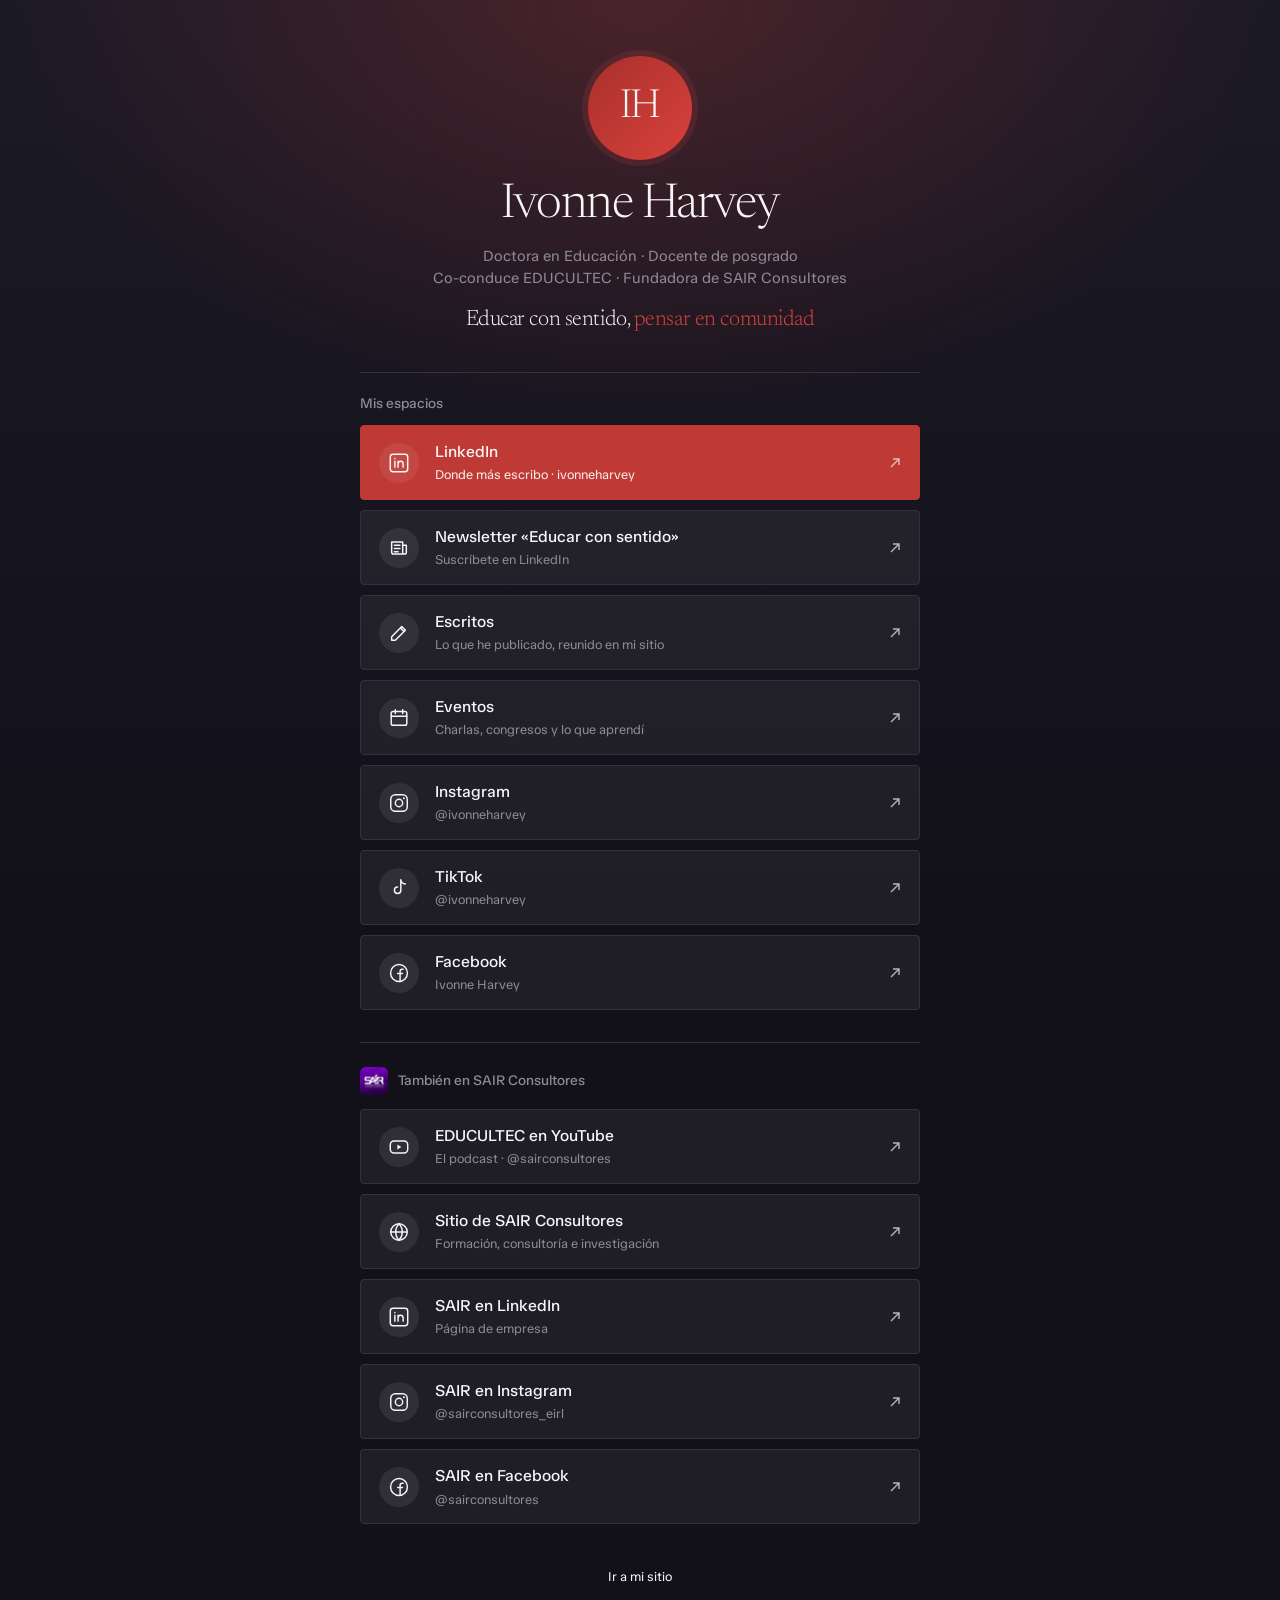
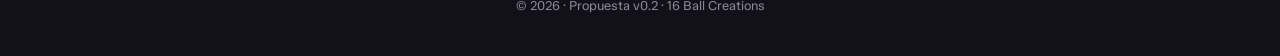
==== enlaces/index.html @ 004aff75 "Paleta nueva, vitrina de escritos, eventos y página de enlaces - Paleta tinta, gris, salmón, niebla " ====
<!doctype html>
<html lang="es">
<head>
<meta charset="utf-8">
<meta name="viewport" content="width=device-width, initial-scale=1">
<title>Enlaces · Ivonne Harvey</title>
<meta name="robots" content="noindex, nofollow">
<meta name="description" content="Todos los espacios de Ivonne Harvey en un solo lugar: LinkedIn, newsletter, redes y SAIR Consultores.">
<link rel="preconnect" href="https://fonts.googleapis.com">
<link rel="preconnect" href="https://fonts.gstatic.com" crossorigin>
<link rel="stylesheet" href="../assets/css/marca.css">
<link rel="stylesheet" href="enlaces.css">
<link rel="icon" href="data:image/svg+xml,%3Csvg xmlns='http://www.w3.org/2000/svg' viewBox='0 0 64 64'%3E%3Crect width='64' height='64' rx='8' fill='%231C1A26'/%3E%3Ctext x='32' y='43' text-anchor='middle' font-family='Georgia,serif' font-size='30' fill='%23FAFAF9'%3EIH%3C/text%3E%3C/svg%3E">
</head>
<body class="oscuro">
<svg width="0" height="0" style="position:absolute" aria-hidden="true">
  <symbol id="diag" viewBox="0 0 12 12"><path d="M2 10 10 2M4 2h6v6" fill="none" stroke="currentColor" stroke-width="1.4"/></symbol>
</svg>
<main class="tarjetero">
  <header class="perfil">
    <div class="avatar" aria-hidden="true"><span class="serif">IH</span></div>
    <h1 class="serif">Ivonne Harvey</h1>
    <p class="bio">Doctora en Educación · Docente de posgrado<br>Co-conduce EDUCULTEC · Fundadora de SAIR Consultores</p>
    <p class="lema serif">Educar con sentido, <span class="acento">pensar en comunidad</span></p>
  </header>

  <section aria-labelledby="t-ivonne">
    <h2 class="grupo" id="t-ivonne">Mis espacios</h2>
    <ul class="enlaces">
      <li><a class="enlace principal" href="https://www.linkedin.com/in/ivonneharvey/" target="_blank" rel="noopener"><span class="en-ico"><svg viewBox="0 0 24 24" aria-hidden="true"><rect x="2.5" y="2.5" width="19" height="19" rx="3" fill="none" stroke="currentColor" stroke-width="1.6"/><path d="M7.5 10v6.5M7.5 7.2v.1M11 16.5V10m0 3.2c0-1.9 1.2-3.2 2.8-3.2s2.7 1.1 2.7 3v3.5" fill="none" stroke="currentColor" stroke-width="1.6" stroke-linecap="round"/></svg></span><span class="en-txt"><b>LinkedIn</b><small>Donde más escribo · ivonneharvey</small></span><svg class="en-fl" aria-hidden="true"><use href="#diag"/></svg></a></li>
      <li><a class="enlace" href="https://www.linkedin.com/pulse/educaci%C3%B3n-derechos-humanos-y-migraci%C3%B3n-para-pensar-en-harvey-l--qb66f/" target="_blank" rel="noopener"><span class="en-ico"><svg viewBox="0 0 24 24" aria-hidden="true"><path d="M4 5.5h12v13H6a2 2 0 0 1-2-2zM16 9h4v7.5a2 2 0 0 1-2 2h-2M7 9h6M7 12.5h6M7 16h4" fill="none" stroke="currentColor" stroke-width="1.6" stroke-linecap="round" stroke-linejoin="round"/></svg></span><span class="en-txt"><b>Newsletter «Educar con sentido»</b><small>Suscríbete en LinkedIn</small></span><svg class="en-fl" aria-hidden="true"><use href="#diag"/></svg></a></li>
      <li><a class="enlace" href="../escritos/"><span class="en-ico"><svg viewBox="0 0 24 24" aria-hidden="true"><path d="M4 20h4L19 9l-4-4L4 16zM13.5 6.5l4 4" fill="none" stroke="currentColor" stroke-width="1.6" stroke-linejoin="round"/></svg></span><span class="en-txt"><b>Escritos</b><small>Lo que he publicado, reunido en mi sitio</small></span><svg class="en-fl" aria-hidden="true"><use href="#diag"/></svg></a></li>
      <li><a class="enlace" href="../eventos/"><span class="en-ico"><svg viewBox="0 0 24 24" aria-hidden="true"><rect x="3.5" y="5" width="17" height="15" rx="2" fill="none" stroke="currentColor" stroke-width="1.6"/><path d="M3.5 10h17M8 3v4M16 3v4" fill="none" stroke="currentColor" stroke-width="1.6" stroke-linecap="round"/></svg></span><span class="en-txt"><b>Eventos</b><small>Charlas, congresos y lo que aprendí</small></span><svg class="en-fl" aria-hidden="true"><use href="#diag"/></svg></a></li>
      <li><a class="enlace" href="https://www.instagram.com/ivonneharvey/" target="_blank" rel="noopener"><span class="en-ico"><svg viewBox="0 0 24 24" aria-hidden="true"><rect x="3" y="3" width="18" height="18" rx="5" fill="none" stroke="currentColor" stroke-width="1.6"/><circle cx="12" cy="12" r="4" fill="none" stroke="currentColor" stroke-width="1.6"/><circle cx="17.3" cy="6.7" r="1.1" fill="currentColor"/></svg></span><span class="en-txt"><b>Instagram</b><small>@ivonneharvey</small></span><svg class="en-fl" aria-hidden="true"><use href="#diag"/></svg></a></li>
      <li><a class="enlace" href="https://www.tiktok.com/@ivonneharvey" target="_blank" rel="noopener"><span class="en-ico"><svg viewBox="0 0 24 24" aria-hidden="true"><path d="M14 3v11.5a3.5 3.5 0 1 1-3.5-3.5M14 3c.4 2.6 2.2 4.4 5 4.6" fill="none" stroke="currentColor" stroke-width="1.6" stroke-linecap="round" stroke-linejoin="round"/></svg></span><span class="en-txt"><b>TikTok</b><small>@ivonneharvey</small></span><svg class="en-fl" aria-hidden="true"><use href="#diag"/></svg></a></li>
      <li><a class="enlace" href="https://www.facebook.com/ivonne.harvey" target="_blank" rel="noopener"><span class="en-ico"><svg viewBox="0 0 24 24" aria-hidden="true"><circle cx="12" cy="12" r="9.2" fill="none" stroke="currentColor" stroke-width="1.6"/><path d="M13.2 21v-8.4M10.6 12.6h5.2M13.2 12.6V10c0-1.4.8-2.2 2.2-2.2h1.1" fill="none" stroke="currentColor" stroke-width="1.6" stroke-linecap="round"/></svg></span><span class="en-txt"><b>Facebook</b><small>Ivonne Harvey</small></span><svg class="en-fl" aria-hidden="true"><use href="#diag"/></svg></a></li>
    </ul>
  </section>

  <section aria-labelledby="t-sair" class="sair">
    <h2 class="grupo" id="t-sair"><img src="../assets/img/educultec-sair.jpg" alt="" width="28" height="28">También en SAIR Consultores</h2>
    <ul class="enlaces">
      <li><a class="enlace" href="https://www.youtube.com/@sairconsultores" target="_blank" rel="noopener"><span class="en-ico"><svg viewBox="0 0 24 24" aria-hidden="true"><rect x="2.5" y="5.5" width="19" height="13" rx="4" fill="none" stroke="currentColor" stroke-width="1.6"/><path d="M10.2 9.4v5.2l4.4-2.6z" fill="currentColor"/></svg></span><span class="en-txt"><b>EDUCULTEC en YouTube</b><small>El podcast · @sairconsultores</small></span><svg class="en-fl" aria-hidden="true"><use href="#diag"/></svg></a></li>
      <li><a class="enlace" href="https://16ballcreations.github.io/sair-consultores/" target="_blank" rel="noopener"><span class="en-ico"><svg viewBox="0 0 24 24" aria-hidden="true"><circle cx="12" cy="12" r="9" fill="none" stroke="currentColor" stroke-width="1.6"/><path d="M3 12h18M12 3c2.5 2.6 3.6 5.6 3.6 9s-1.1 6.4-3.6 9c-2.5-2.6-3.6-5.6-3.6-9S9.5 5.6 12 3z" fill="none" stroke="currentColor" stroke-width="1.6"/></svg></span><span class="en-txt"><b>Sitio de SAIR Consultores</b><small>Formación, consultoría e investigación</small></span><svg class="en-fl" aria-hidden="true"><use href="#diag"/></svg></a></li>
      <li><a class="enlace" href="https://www.linkedin.com/company/sair-consultores/" target="_blank" rel="noopener"><span class="en-ico"><svg viewBox="0 0 24 24" aria-hidden="true"><rect x="2.5" y="2.5" width="19" height="19" rx="3" fill="none" stroke="currentColor" stroke-width="1.6"/><path d="M7.5 10v6.5M7.5 7.2v.1M11 16.5V10m0 3.2c0-1.9 1.2-3.2 2.8-3.2s2.7 1.1 2.7 3v3.5" fill="none" stroke="currentColor" stroke-width="1.6" stroke-linecap="round"/></svg></span><span class="en-txt"><b>SAIR en LinkedIn</b><small>Página de empresa</small></span><svg class="en-fl" aria-hidden="true"><use href="#diag"/></svg></a></li>
      <li><a class="enlace" href="https://www.instagram.com/sairconsultores_eirl/" target="_blank" rel="noopener"><span class="en-ico"><svg viewBox="0 0 24 24" aria-hidden="true"><rect x="3" y="3" width="18" height="18" rx="5" fill="none" stroke="currentColor" stroke-width="1.6"/><circle cx="12" cy="12" r="4" fill="none" stroke="currentColor" stroke-width="1.6"/><circle cx="17.3" cy="6.7" r="1.1" fill="currentColor"/></svg></span><span class="en-txt"><b>SAIR en Instagram</b><small>@sairconsultores_eirl</small></span><svg class="en-fl" aria-hidden="true"><use href="#diag"/></svg></a></li>
      <li><a class="enlace" href="https://www.facebook.com/sairconsultores" target="_blank" rel="noopener"><span class="en-ico"><svg viewBox="0 0 24 24" aria-hidden="true"><circle cx="12" cy="12" r="9.2" fill="none" stroke="currentColor" stroke-width="1.6"/><path d="M13.2 21v-8.4M10.6 12.6h5.2M13.2 12.6V10c0-1.4.8-2.2 2.2-2.2h1.1" fill="none" stroke="currentColor" stroke-width="1.6" stroke-linecap="round"/></svg></span><span class="en-txt"><b>SAIR en Facebook</b><small>@sairconsultores</small></span><svg class="en-fl" aria-hidden="true"><use href="#diag"/></svg></a></li>
    </ul>
  </section>

  <footer class="pie-enl">
    <a class="volver" href="../">Ir a mi sitio</a>
    <p>© 2026 · Propuesta v0.2 · 16 Ball Creations</p>
  </footer>
</main>
</body>
</html>
---- assets/css/marca.css ----
/* =====================================================================
   Ivonne Harvey · sistema de marca personal (v0.2, propuesta)
   Fuente única de colores, tipografía y medidas. Editorial y sobria:
   grises con un matiz violeta y el salmón como acento principal. El azul
   queda para resaltar (eventos próximos, datos puntuales), nunca de fondo.
   ===================================================================== */
@import url("https://fonts.googleapis.com/css2?family=Newsreader:ital,opsz,wght@0,6..72,300;0,6..72,400;1,6..72,300&family=TASA+Orbiter:wght@400;500&display=swap");

:root{
  /* paleta base (los cinco colores de la marca) */
  --ih-tinta:#1C1A26;        /* fondos oscuros y texto principal */
  --ih-gris:#8C8A94;         /* gris de marca: texto secundario sobre tinta (5,0 : 1), líneas, títulos grandes en claro (3,1 : 1) */
  --ih-salmon:#D9413C;       /* el acento: láminas, detalles, titulares grandes sobre tinta (3,9 : 1, solo 24 px o más) */
  --ih-niebla:#EDEAEB;       /* bandas y tarjetas */
  --ih-azul:#3D81CE;         /* resaltar: eventos próximos, etiquetas puntuales (no para texto chico) */

  /* derivados para cumplir contraste */
  --ih-papel:#F7F5F6;        /* fondo de página (niebla aclarada) */
  --ih-blanco:#FFFFFF;
  --ih-texto-2:#5E5C66;      /* texto secundario chico sobre claro (6,0 : 1 en papel, 5,5 en niebla) */
  --ih-cuerpo:#3A3844;       /* párrafos sobre claro */
  --ih-gris-banda:#78767F;   /* segunda línea de títulos sobre niebla (3,7 : 1, solo 24 px o más) */
  --ih-salmon-osc:#BF3A34;   /* botones con texto blanco (5,4 : 1), enlaces y texto chico en salmón (5,0 : 1) */
  --ih-azul-osc:#2F6DB5;     /* texto chico en azul sobre claro (4,9 : 1) */
  --ih-linea:#DCD8DB;
  --ih-linea-osc:#34313F;
  --ih-tinta-2:#121019;      /* fondo más hondo para la portada y paneles */

  /* tipografía */
  --ih-serif:"Newsreader", Georgia, "Times New Roman", serif;
  --ih-sans:"TASA Orbiter", system-ui, -apple-system, "Segoe UI", sans-serif;
  --t-display:clamp(48px, 7vw, 92px);
  --t-h2:clamp(36px, 4.6vw, 64px);
  --t-h3:clamp(24px, 2.4vw, 32px);
  --t-lead:clamp(24px, 2.6vw, 36px);
  --t-cuerpo:17px;
  --t-chico:14px;

  /* medidas */
  --ancho:1360px;
  --margen:clamp(20px, 3vw, 40px);
  --r:4px;
}

*,*::before,*::after{box-sizing:border-box}
html{scroll-behavior:smooth}
@media (prefers-reduced-motion:reduce){html{scroll-behavior:auto}}
body{margin:0;background:var(--ih-papel);color:var(--ih-tinta);font:400 var(--t-cuerpo)/1.45 var(--ih-sans);-webkit-font-smoothing:antialiased}
img{max-width:100%;display:block}
a{color:inherit}
:focus-visible{outline:2px solid var(--ih-salmon);outline-offset:3px}

/* títulos en serif ligera; la segunda parte, en gris (o en salmón sobre tinta) */
.serif{font-family:var(--ih-serif);font-weight:300;letter-spacing:-.03em;line-height:1.1}
.tenue{color:var(--ih-gris)}
.niebla .tenue{color:var(--ih-gris-banda)}
.oscuro .tenue{color:var(--ih-gris)}
.acento{color:var(--ih-salmon)}

/* botones: rectángulo apenas redondeado, flecha diagonal */
.btn{display:inline-flex;align-items:center;gap:10px;font:500 14px/1 var(--ih-sans);padding:15px 16px;border-radius:var(--r);text-decoration:none;border:1px solid transparent;transition:background .2s,color .2s;cursor:pointer}
.btn svg{width:12px;height:12px}
.btn-tinta{background:var(--ih-tinta);color:var(--ih-papel)}
.btn-tinta:hover{background:var(--ih-salmon-osc)}
.btn-salmon{background:var(--ih-salmon-osc);color:var(--ih-blanco)}
.btn-salmon:hover{background:var(--ih-tinta)}
.btn-papel{background:var(--ih-papel);color:var(--ih-tinta)}
.btn-papel:hover{background:var(--ih-niebla)}
---- enlaces/enlaces.css ----
/* Ivonne Harvey · enlaces (reemplaza al Linktree). Una columna, pensada para abrirse desde el móvil. */
html{background:var(--ih-tinta-2)}
body{min-height:100svh;background:
  radial-gradient(70% 600px at 50% 0%, rgba(217,65,60,.24), transparent 70%),
  linear-gradient(180deg, var(--ih-tinta) 0%, var(--ih-tinta-2) 900px) no-repeat,var(--ih-tinta-2);color:var(--ih-papel)}
.tarjetero{width:min(100% - 32px, 560px);margin:0 auto;padding:56px 0 40px}
.perfil{text-align:center;margin-bottom:40px}
.avatar{width:104px;height:104px;margin:0 auto 20px;border-radius:50%;display:grid;place-items:center;background:linear-gradient(135deg,#A9302B,var(--ih-salmon));box-shadow:0 0 0 6px rgba(217,65,60,.15)}
.avatar span{font-size:40px;letter-spacing:-.04em;color:var(--ih-papel)}
.perfil h1{font-size:clamp(36px,8vw,48px);margin:0 0 12px}
.bio{font-size:15px;line-height:1.5;color:var(--ih-gris);margin:0 0 18px}
.lema{font-size:22px;margin:0;letter-spacing:-.02em}
.grupo{display:flex;align-items:center;gap:10px;font:500 14px/1 var(--ih-sans);color:var(--ih-gris);margin:0 0 14px;padding-top:24px;border-top:1px solid var(--ih-linea-osc)}
.grupo img{width:28px;height:28px;border-radius:6px}
.enlaces{list-style:none;margin:0 0 32px;padding:0;display:flex;flex-direction:column;gap:10px}
.enlace{display:flex;align-items:center;gap:16px;padding:14px 18px;border-radius:var(--r);background:rgba(237,234,235,.06);border:1px solid var(--ih-linea-osc);text-decoration:none;transition:background .2s,border-color .2s,transform .2s}
.enlace:hover{background:rgba(237,234,235,.11);border-color:var(--ih-gris);transform:translateY(-1px)}
.enlace.principal{background:var(--ih-salmon-osc);border-color:var(--ih-salmon-osc)}
.enlace.principal:hover{background:#A9302B}
.enlace.principal small{color:rgba(255,255,255,.9)}
.en-ico{flex:none;width:40px;height:40px;display:grid;place-items:center;border-radius:50%;background:rgba(237,234,235,.08)}
.en-ico svg{width:22px;height:22px}
.en-txt{flex:1;display:flex;flex-direction:column;gap:3px;min-width:0}
.en-txt b{font-weight:500;font-size:16px}
.en-txt small{font-size:13px;color:var(--ih-gris)}
.en-fl{width:12px;height:12px;flex:none;opacity:.7}
.sair .enlace:hover{border-color:#8A4FD0}
.pie-enl{text-align:center;font-size:13px;color:var(--ih-gris);padding-top:12px}
.volver{text-decoration:none;color:var(--ih-papel)}
.volver:hover{color:var(--ih-salmon)}
.pie-enl p{margin:10px 0 0}
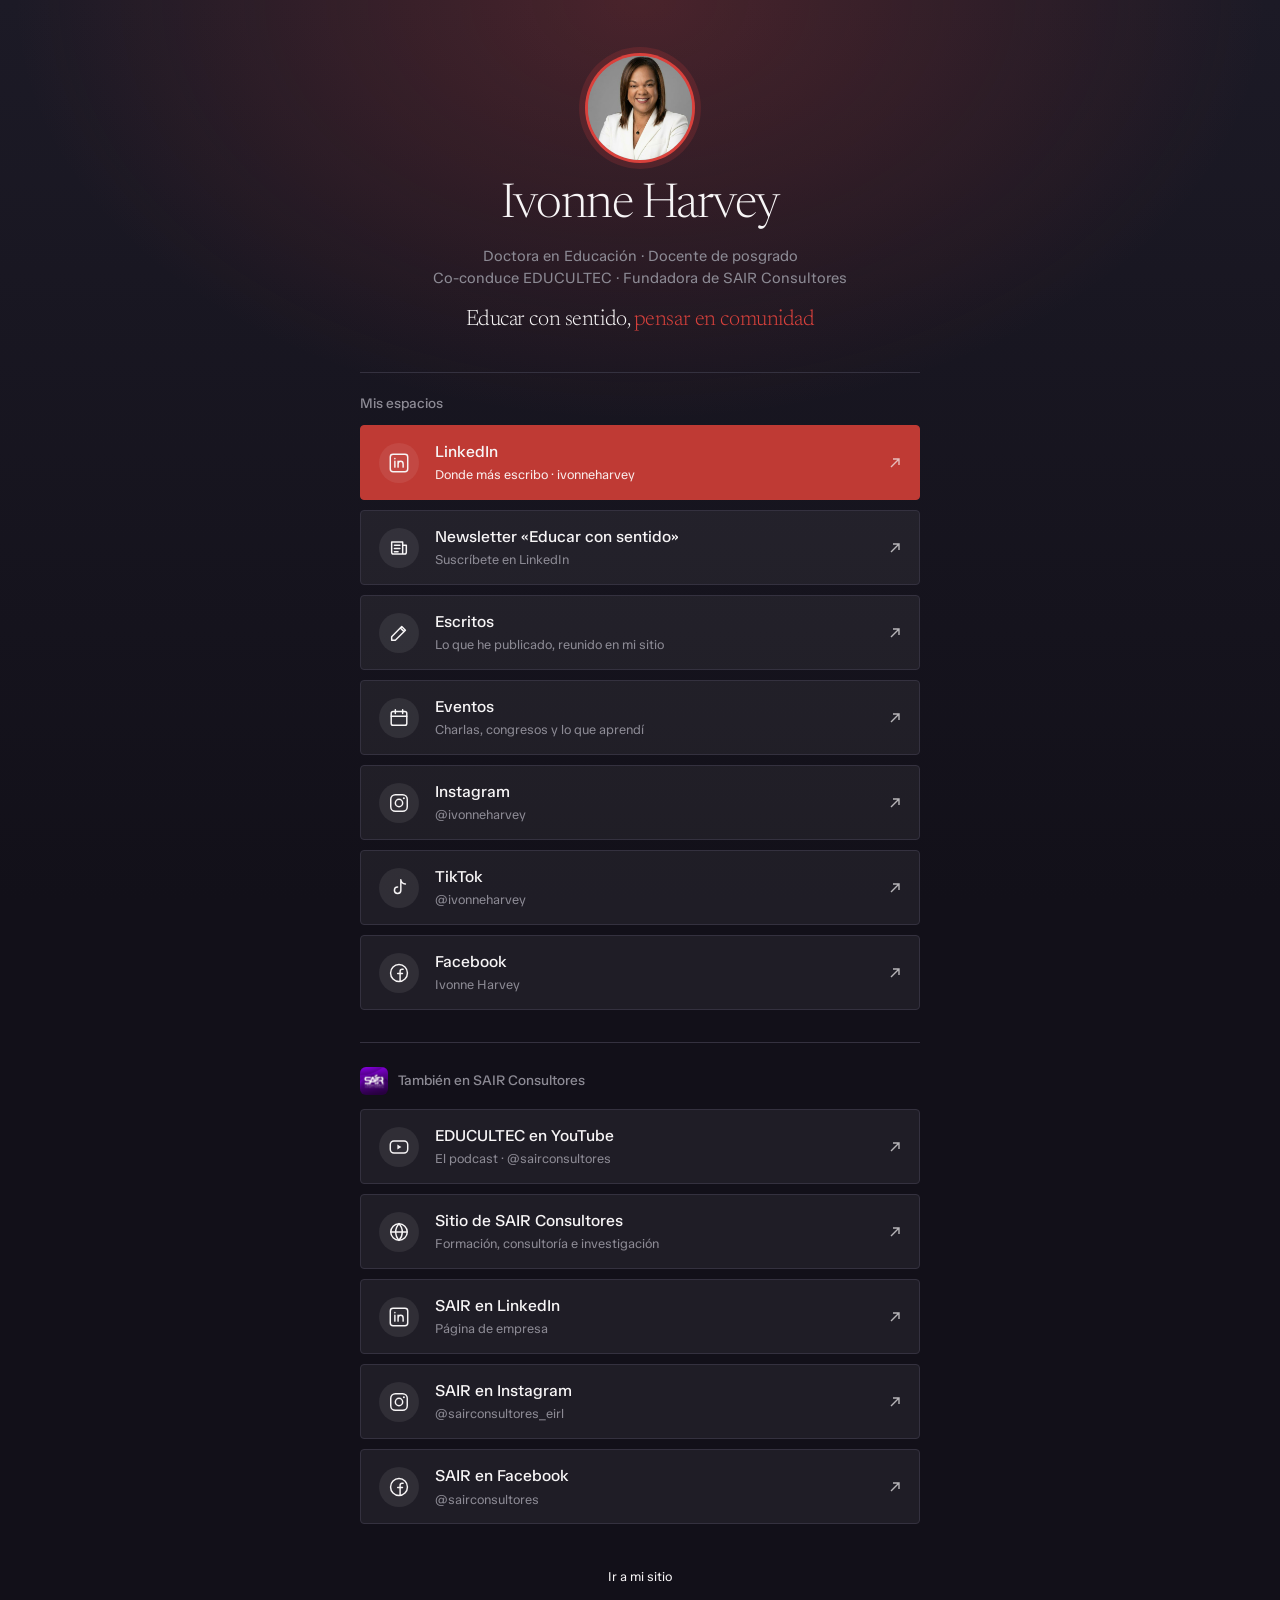
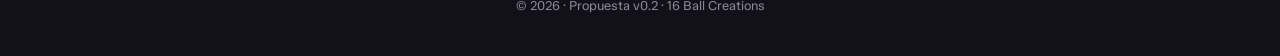
==== commit 16c9e8df: "Retrato de Ivonne en la portada y en enlaces El fondo del retrato de estudio (#8B8B8B) se usa como p" ====
--- a/enlaces/index.html
+++ b/enlaces/index.html
@@ -8,8 +8,8 @@
 <meta name="description" content="Todos los espacios de Ivonne Harvey en un solo lugar: LinkedIn, newsletter, redes y SAIR Consultores.">
 <link rel="preconnect" href="https://fonts.googleapis.com">
 <link rel="preconnect" href="https://fonts.gstatic.com" crossorigin>
-<link rel="stylesheet" href="../assets/css/marca.css">
-<link rel="stylesheet" href="enlaces.css">
+<link rel="stylesheet" href="../assets/css/marca.css?v=0.2.2">
+<link rel="stylesheet" href="enlaces.css?v=0.2.2">
 <link rel="icon" href="data:image/svg+xml,%3Csvg xmlns='http://www.w3.org/2000/svg' viewBox='0 0 64 64'%3E%3Crect width='64' height='64' rx='8' fill='%231C1A26'/%3E%3Ctext x='32' y='43' text-anchor='middle' font-family='Georgia,serif' font-size='30' fill='%23FAFAF9'%3EIH%3C/text%3E%3C/svg%3E">
 </head>
 <body class="oscuro">
@@ -18,7 +18,7 @@
 </svg>
 <main class="tarjetero">
   <header class="perfil">
-    <div class="avatar" aria-hidden="true"><span class="serif">IH</span></div>
+    <div class="avatar"><img src="../assets/img/ivonne-avatar.jpg" alt="Ivonne Harvey" width="400" height="400"></div>
     <h1 class="serif">Ivonne Harvey</h1>
     <p class="bio">Doctora en Educación · Docente de posgrado<br>Co-conduce EDUCULTEC · Fundadora de SAIR Consultores</p>
     <p class="lema serif">Educar con sentido, <span class="acento">pensar en comunidad</span></p>
--- a/enlaces/enlaces.css
+++ b/enlaces/enlaces.css
@@ -5,8 +5,8 @@
   linear-gradient(180deg, var(--ih-tinta) 0%, var(--ih-tinta-2) 900px) no-repeat,var(--ih-tinta-2);color:var(--ih-papel)}
 .tarjetero{width:min(100% - 32px, 560px);margin:0 auto;padding:56px 0 40px}
 .perfil{text-align:center;margin-bottom:40px}
-.avatar{width:104px;height:104px;margin:0 auto 20px;border-radius:50%;display:grid;place-items:center;background:linear-gradient(135deg,#A9302B,var(--ih-salmon));box-shadow:0 0 0 6px rgba(217,65,60,.15)}
-.avatar span{font-size:40px;letter-spacing:-.04em;color:var(--ih-papel)}
+.avatar{width:104px;height:104px;margin:0 auto 20px;border-radius:50%;display:grid;place-items:center;background:#8B8B8B;box-shadow:0 0 0 3px var(--ih-salmon),0 0 0 9px rgba(217,65,60,.18)}
+.avatar img{width:100%;height:100%;border-radius:50%;object-fit:cover}
 .perfil h1{font-size:clamp(36px,8vw,48px);margin:0 0 12px}
 .bio{font-size:15px;line-height:1.5;color:var(--ih-gris);margin:0 0 18px}
 .lema{font-size:22px;margin:0;letter-spacing:-.02em}
